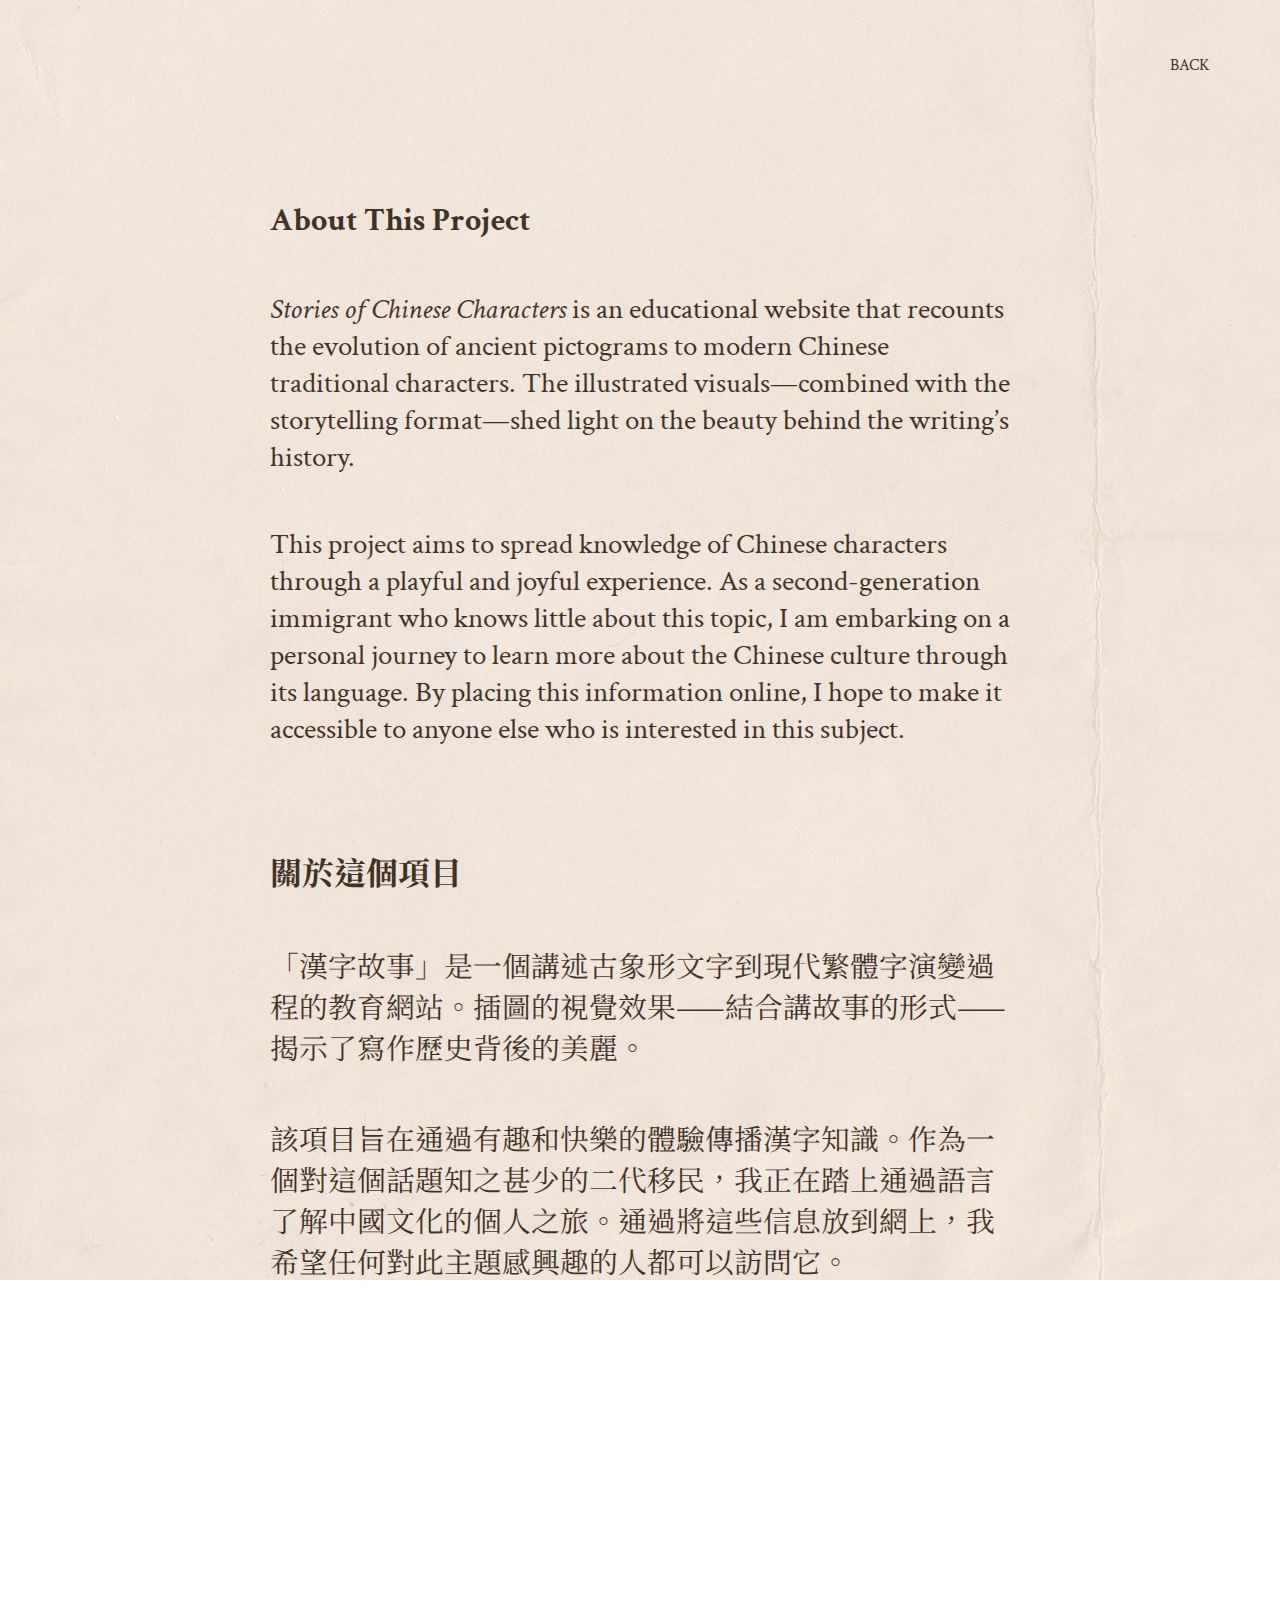
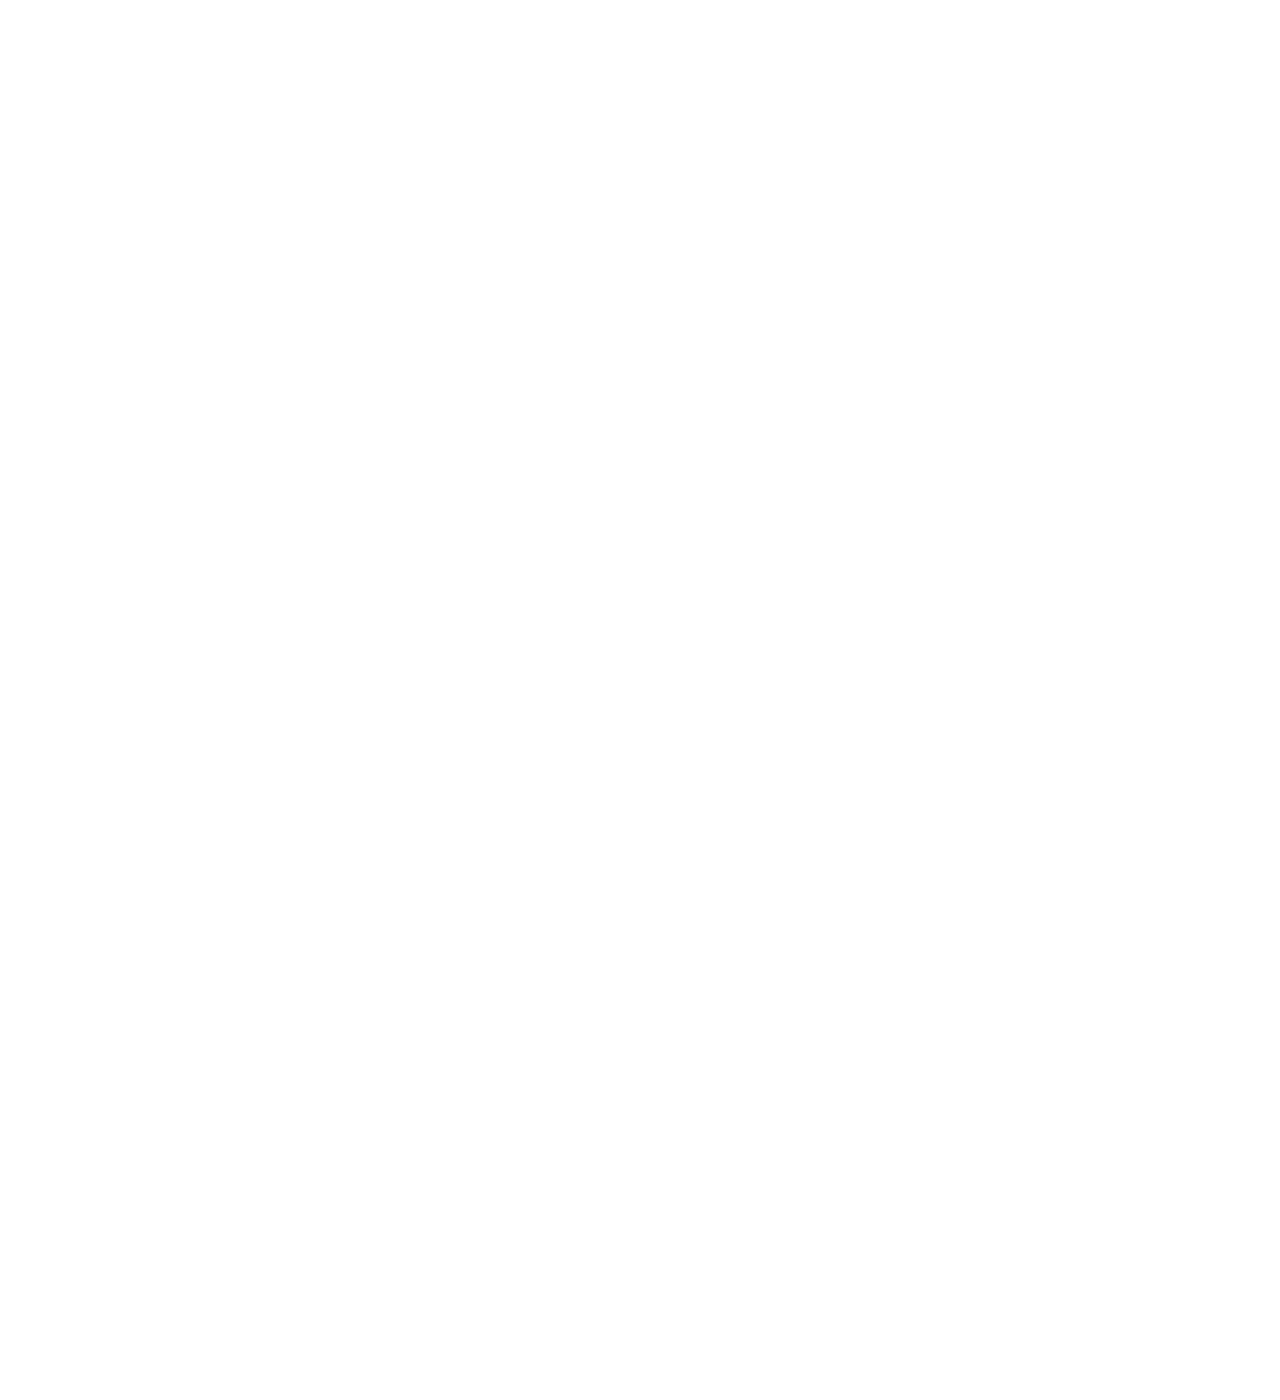
==== about.html @ d69e5b2b "SOCC: filled up About page" ====
<!DOCTYPE html>
<html>
  <head>
    <meta charset="utf-8" />
    <meta
      name="viewport"
      width="device-width,"
      initial-scale="1.0,"
      maximum-scale="1.0,"
      user-scalable="0"
    />

    <title>Stories of Chinese Characters | Sharon Ku</title>

    <!-- CSS stylesheets -->
    <link rel="stylesheet" type="text/css" href="css/style.css" />

    <!-- Library scripts -->
    <script src="js/libraries/p5.min.js"></script>
    <script src="js/libraries/p5.sound.min.js"></script>
    <script src="https://ajax.googleapis.com/ajax/libs/jquery/3.4.1/jquery.min.js"></script>
  </head>

  <body>
    <!-- Top navigation bar -->
    <nav id="top-navigation-bar">
      <a href="index.html" id="nav-about">Back</a>
    </nav>

    <!-- Crinkled paper texture overlaid on everything -->
    <figure id="crinkled-paper">
      <img src="assets/images/paper-texture.png" alt="crinkled paper texture" />
    </figure>

    <!-- Main juicy content -->
    <div id="content-wrapper">
      <!-- Add extra spacing -->
      <div id="about-spacing"></div>

      <!-- IN ENGLISH -->
      <h1 id="about-heading">
        About This Project
      </h1>

      <section id="about-description">
        <p>
          <em>Stories of Chinese Characters</em> is an educational website that
          recounts the evolution of ancient pictograms to modern Chinese
          traditional characters. The illustrated visuals—combined with the
          storytelling format—shed light on the beauty behind the writing’s
          history.
        </p>

        <p>
          This project aims to spread knowledge of Chinese characters through a
          playful and joyful experience. As a second-generation immigrant who
          knows little about this topic, I am embarking on a personal journey to
          learn more about the Chinese culture through its language. By placing
          this information online, I hope to make it accessible to anyone else
          who is interested in this subject.
        </p>
      </section>

      <!-- IN CHINESE -->
      <h1 id="about-heading" class="chinese">
        關於這個項目
      </h1>

      <section id="about-description" class="chinese">
        <p>
          「漢字故事」是一個講述古象形文字到現代繁體字演變過程的教育網站。插圖的視覺效果——結合講故事的形式——揭示了寫作歷史背後的美麗。
        </p>

        <p>
          該項目旨在通過有趣和快樂的體驗傳播漢字知識。作為一個對這個話題知之甚少的二代移民，我正在踏上通過語言了解中國文化的個人之旅。通過將這些信息放到網上，我希望任何對此主題感興趣的人都可以訪問它。
        </p>
      </section>
    </div>

    <!-- My scripts -->
    <!-- <script src="js/domScript.js"></script>

    <script src="js/TitleCircle.js"></script>
    <script src="js/Dust.js"></script>
    <script src="js/Puddle.js"></script>
    <script src="js/FishCharacter.js"></script>
    <script src="js/script.js"></script> -->
  </body>
</html>
---- css/style.css ----
/*********************************************

CSS styles

**********************************************/

/* Crimson Text font */
@import url("https://fonts.googleapis.com/css2?family=Crimson+Text:ital,wght@0,400;0,600;0,700;1,400;1,600;1,700&display=swap");

/* Noto Serif Hong Kong */
@import url("https://fonts.googleapis.com/css2?family=Noto+Serif+HK&display=swap");

:root {
  --beige: #ffede1;
}

* {
  margin: 0;
  padding: 0;
  box-sizing: border-box;
}

body {
  /* background: var(--beige); */
  height: 3000px;
  font-family: "Crimson Text", serif;
}

/* Center all content in middle of page */
#content-wrapper {
  /* background: red; */
  max-width: 800px;
  margin: 0 auto;
  padding: 0 30px;
}

/**********************
Canvas
***********************/
canvas {
  /* background: red; */
  width: 100%;
  height: 100vh;
  position: absolute;
  top: 0;
  z-index: -1;
}

/**********************
Crinkled paper
***********************/
figure#crinkled-paper {
  /* background: red; */
  position: fixed;
  pointer-events: none;
  z-index: 1;

  width: 100%;
}

/**********************
Nav section
***********************/

nav {
  display: flex;
  width: 100%;
  background: green;
}

#nav-about {
  position: absolute;
  right: 0px;
  margin: 40px;
  padding: 15px 10px;
  /* background: red; */

  text-transform: uppercase;
  text-decoration: none;
  color: black;
  text-align: center;
  font-size: 1rem;

  transition: all 0.51s;

  height: 50px;
  width: 100px;
}

#nav-about:hover {
  font-size: 1.5rem;
}

/**********************
Hero section
***********************/

#hero {
  /* background: green; */
  height: 80vh;
  display: flex;
  justify-content: center;
  align-items: center;

  flex-flow: column;

  margin-top: 20px;
}

#title {
  /* background: orange; */

  text-align: center;
  height: 250px;
  width: 500px;
  z-index: 0;

  font-size: 5.5rem;
  font-weight: 500;
  line-height: 5rem;

  animation-name: blur-effect;
  animation-duration: 10s;
  animation-iteration-count: 1;

  display: flex;
  flex-flow: column;
  justify-content: center;

  /*font-family: "Noto Serif HK", serif; */

  /* filter: blur(4px); */
}

#title:hover {
  cursor: pointer;
}

.chinese {
  font-family: "Noto Serif HK", serif;
}

@keyframes blur-effect {
  0% {
    color: transparent;
    text-shadow: 0 0 5px rgba(0, 0, 0, 0.5);
  }
  50% {
    color: transparent;
    text-shadow: 0 0 1px rgba(0, 0, 0, 0.7);
  }
  100% {
    color: transparent;
    text-shadow: 0 0 0px rgba(0, 0, 0, 1);
  }
}

.title-line {
  /* background: red; */
  padding-bottom: 5px;
}

#title-stories {
  margin-right: 100px;
}

#title-of-chinese {
  font-style: italic;
  margin-left: 100px;
  /* background: cornflowerblue; */
}

#title-characters {
  margin-right: 50px;
}

#bird-arrow {
  width: 80px;
  text-align: center;
  /* margin-top: 100px; */

  position: absolute;
  bottom: 10vh;
}

/**********************
Introduction section
***********************/

#introduction p {
  font-size: 1.8rem;
  text-align: center;

  margin-top: 250px;
  margin-bottom: 250px;

  /* padding: 0 30px; */
  /* background: red; */
}

/**********************
About page
***********************/

#about-spacing {
  height: 100px;
}

#about-heading {
  margin-top: 100px;
  margin-bottom: 50px;
}

#about-description p {
  font-size: 1.8rem;
  /* text-align: center; */
  margin-bottom: 50px;

  /* margin-top: 250px;
  margin-bottom: 250px; */

  /* padding: 0 30px; */
  /* background: red; */
}
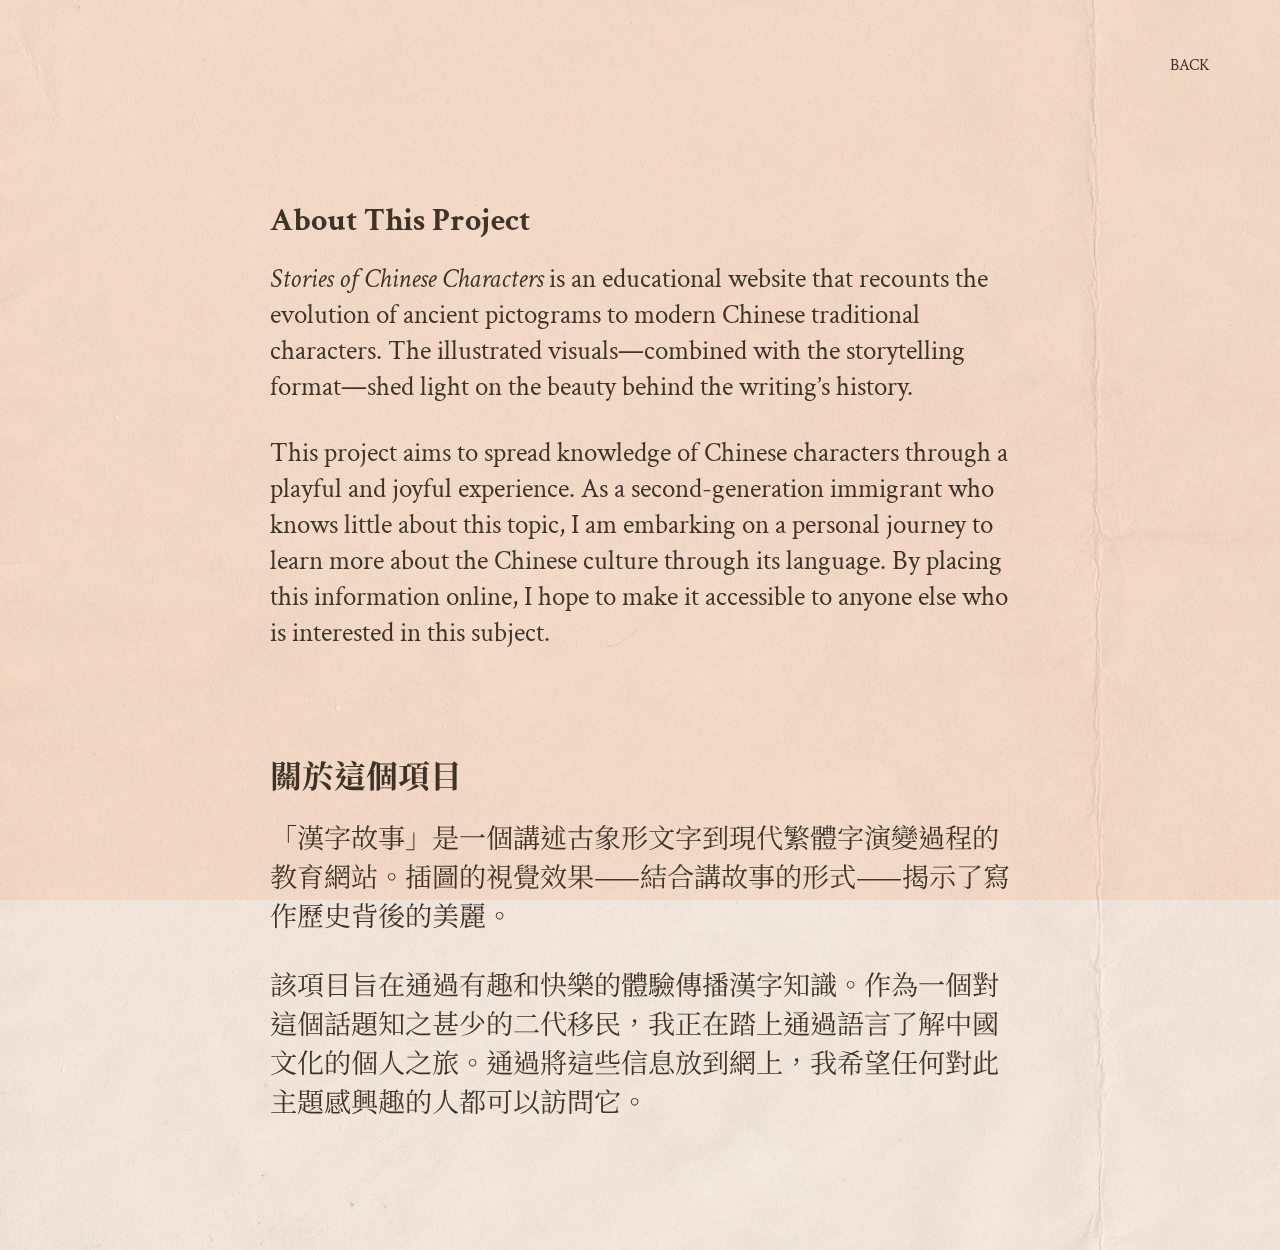
==== commit 0bac4012: "SOCC About: updated css" ====
--- a/about.html
+++ b/about.html
@@ -21,11 +21,14 @@
     <script src="https://ajax.googleapis.com/ajax/libs/jquery/3.4.1/jquery.min.js"></script>
   </head>
 
-  <body>
+  <body id="about-body">
     <!-- Top navigation bar -->
     <nav id="top-navigation-bar">
       <a href="index.html" id="nav-about">Back</a>
     </nav>
+
+    <!-- Beige bg behind everything -->
+    <div id="background-color"></div>
 
     <!-- Crinkled paper texture overlaid on everything -->
     <figure id="crinkled-paper">
@@ -75,6 +78,9 @@
           該項目旨在通過有趣和快樂的體驗傳播漢字知識。作為一個對這個話題知之甚少的二代移民，我正在踏上通過語言了解中國文化的個人之旅。通過將這些信息放到網上，我希望任何對此主題感興趣的人都可以訪問它。
         </p>
       </section>
+
+      <!-- Add extra spacing -->
+      <div id="about-spacing"></div>
     </div>
 
     <!-- My scripts -->
--- a/css/style.css
+++ b/css/style.css
@@ -18,6 +18,16 @@
   margin: 0;
   padding: 0;
   box-sizing: border-box;
+}
+
+/* Beige color behind About page */
+#background-color {
+  position: fixed;
+
+  width: 100%;
+  height: 100vh;
+  z-index: -5;
+  background: var(--beige);
 }
 
 body {
@@ -202,23 +212,20 @@
 About page
 ***********************/
 
+#about-body {
+  height: auto;
+}
+
 #about-spacing {
   height: 100px;
 }
 
 #about-heading {
   margin-top: 100px;
-  margin-bottom: 50px;
+  margin-bottom: 20px;
 }
 
 #about-description p {
-  font-size: 1.8rem;
-  /* text-align: center; */
-  margin-bottom: 50px;
-
-  /* margin-top: 250px;
-  margin-bottom: 250px; */
-
-  /* padding: 0 30px; */
-  /* background: red; */
-}
+  font-size: 1.7rem;
+  margin-bottom: 30px;
+}
